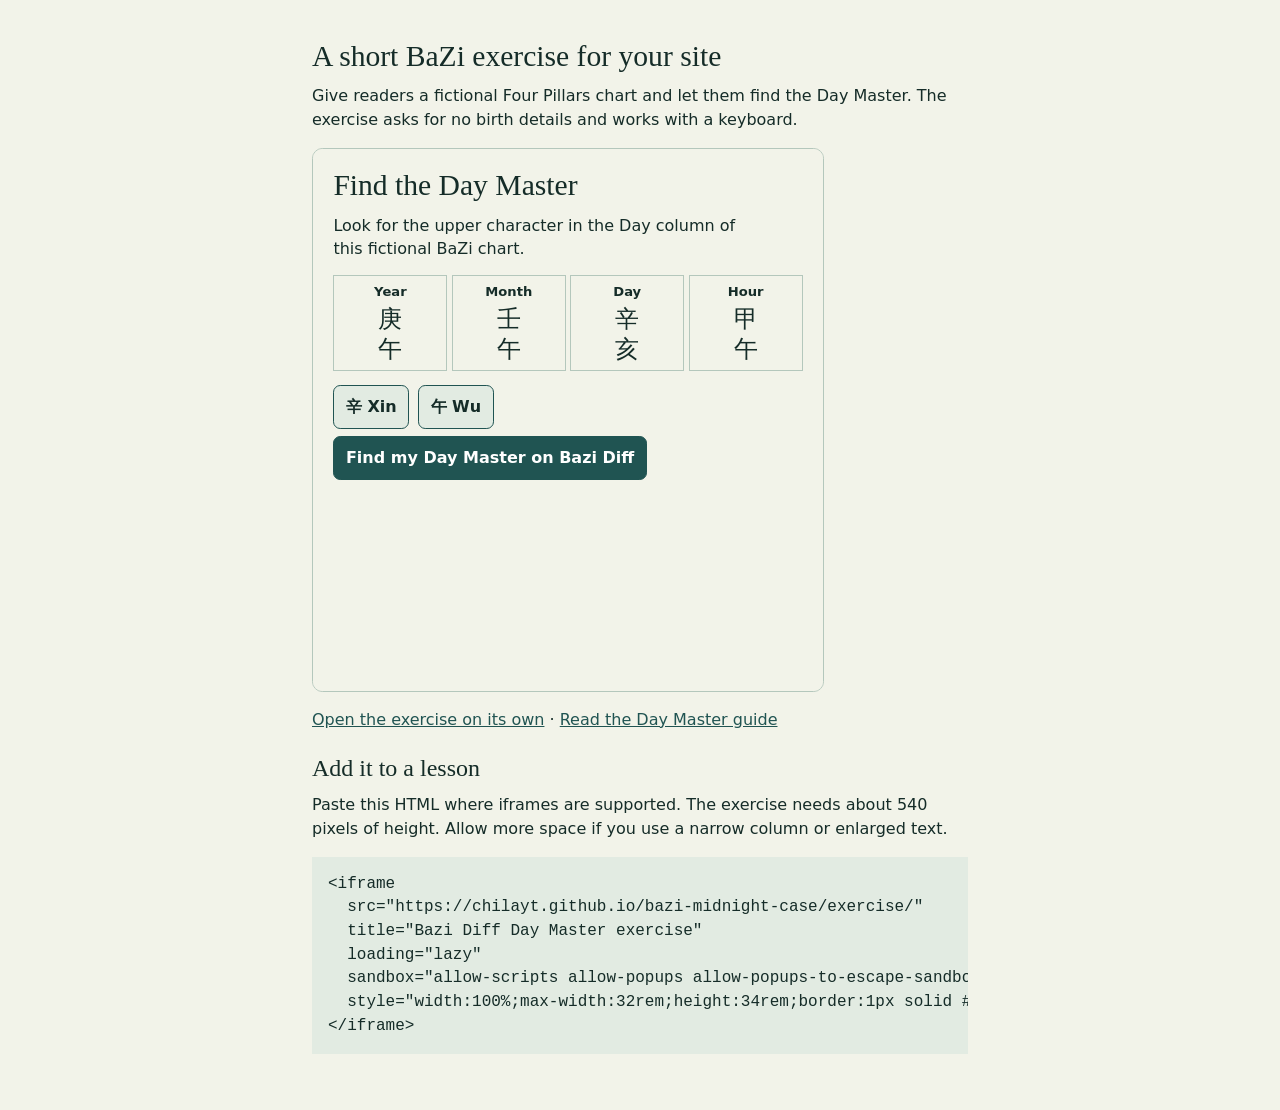
==== docs/index.html @ 9b5b8a0b "Add the public embeddable Day Master exercise" ====
<!doctype html>
<html lang="en">
<head>
  <meta charset="utf-8">
  <meta name="viewport" content="width=device-width, initial-scale=1">
  <title>Embed a BaZi Day Master exercise · Bazi Diff</title>
  <meta name="description" content="Try a short BaZi Day Master exercise and embed it in your lesson or reference page. Uses one fictional Four Pillars chart.">
  <link rel="canonical" href="https://chilayt.github.io/bazi-midnight-case/">
  <link rel="stylesheet" href="style.css">
</head>
<body>
  <main class="publisher">
    <h1>A short BaZi exercise for your site</h1>
    <p>Give readers a fictional Four Pillars chart and let them find the Day Master. The exercise asks for no birth details and works with a keyboard.</p>
    <iframe src="exercise/" title="Bazi Diff Day Master exercise" loading="lazy" sandbox="allow-scripts allow-popups allow-popups-to-escape-sandbox"></iframe>
    <p><a href="exercise/">Open the exercise on its own</a> · <a href="https://bazi-diff.pages.dev/guides/bazi-day-master/">Read the Day Master guide</a></p>
    <h2>Add it to a lesson</h2>
    <p>Paste this HTML where iframes are supported. The exercise needs about 540 pixels of height. Allow more space if you use a narrow column or enlarged text.</p>
    <pre tabindex="0" aria-label="HTML embed code"><code>&lt;iframe
  src="https://chilayt.github.io/bazi-midnight-case/exercise/"
  title="Bazi Diff Day Master exercise"
  loading="lazy"
  sandbox="allow-scripts allow-popups allow-popups-to-escape-sandbox"
  style="width:100%;max-width:32rem;height:34rem;border:1px solid #b4c7bc"&gt;
&lt;/iframe&gt;</code></pre>
  </main>
</body>
</html>
---- docs/style.css ----
* { box-sizing: border-box; }

:root {
  color-scheme: light;
  --ink: #152c28;
  --paper: #f2f3e9;
  --wash: #e2ebe2;
  --line: #b4c7bc;
  --accent: #205452;
  --night: #102722;
  font: 1rem/1.48 system-ui, sans-serif;
}

body {
  margin: 0;
  color: var(--ink);
  background: var(--paper);
}

h1, h2 {
  margin: 0;
  font: 500 1.85rem/1.12 Georgia, serif;
  text-wrap: balance;
}

h2 { font-size: 1.5rem; }
p { margin: .7rem 0; }

.exercise {
  max-inline-size: 32rem;
  margin-inline: auto;
  padding: clamp(.85rem, 4vw, 1.4rem);
}

.intro { max-inline-size: 42ch; }

.pillars {
  display: grid;
  grid-template-columns: repeat(4, minmax(0, 1fr));
  gap: .28rem;
  margin-block: .9rem;
}

.pillars div {
  border: 1px solid var(--line);
  padding: .35rem .1rem;
  text-align: center;
}

.pillars dt { font-size: .82rem; font-weight: 700; overflow-wrap: anywhere; }
.pillars dd {
  display: grid;
  margin: .25rem 0 0;
  font: 1.48rem/1.24 "Noto Serif CJK SC", "Microsoft YaHei", serif;
}

.choices { display: flex; flex-wrap: wrap; gap: .55rem; }
.choices[hidden] { display: none; }
.answer:empty { margin: 0; }

.choices button, .action {
  min-block-size: 44px;
  border: 1px solid var(--accent);
  border-radius: .45rem;
  padding: .55rem .72rem;
  color: var(--ink);
  background: var(--wash);
  font: inherit;
  font-weight: 650;
}

.choices button { cursor: pointer; }
.choices button:hover { background: #cddfd2; }
.choices button[aria-pressed="true"], .action { color: white; background: var(--accent); }
.action {
  display: inline-block;
  margin-block-start: .45rem;
  text-decoration: none;
  overflow-wrap: anywhere;
}
.action:hover { background: var(--night); }

:where(a, button):focus-visible {
  outline: 3px solid var(--accent);
  outline-offset: 3px;
}

.publisher {
  max-inline-size: 46rem;
  margin-inline: auto;
  padding: clamp(1rem, 5vw, 2.5rem);
}

.publisher h2 { margin-block-start: 1.5rem; }
.publisher a { color: var(--accent); }
.publisher iframe {
  display: block;
  inline-size: 100%;
  max-inline-size: 32rem;
  block-size: 34rem;
  margin-block: 1rem;
  border: 1px solid var(--line);
  border-radius: .65rem;
}

.publisher pre {
  max-inline-size: 100%;
  padding: 1rem;
  background: var(--wash);
  overflow-x: auto;
}
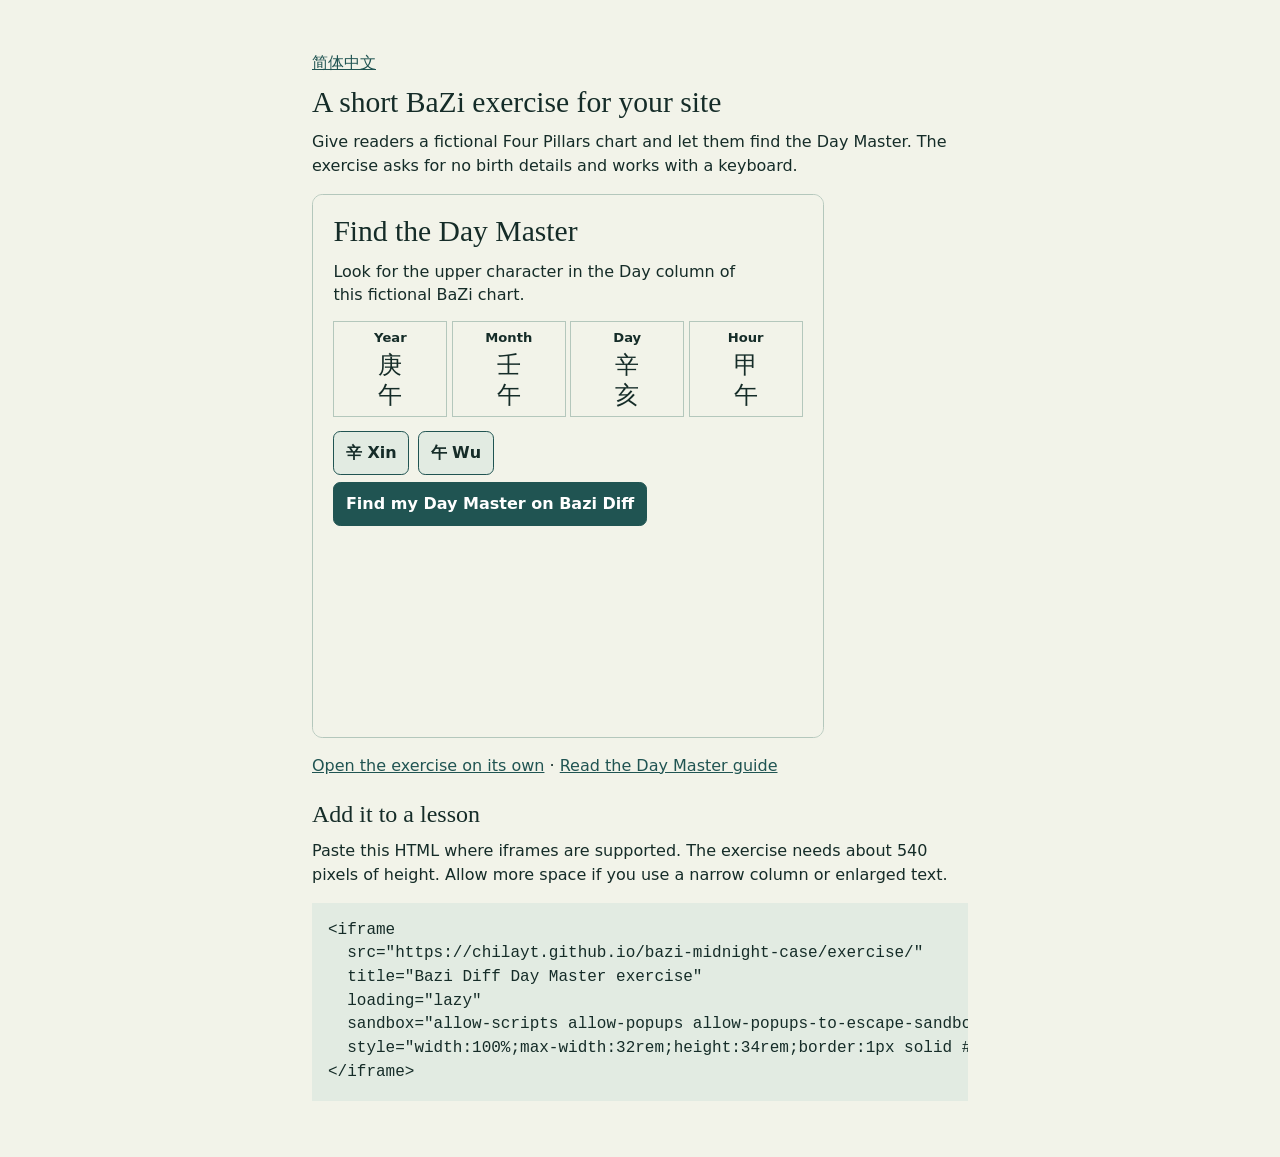
==== commit 070dabdc: "Publish a Simplified Chinese Day Master exercise" ====
--- a/docs/index.html
+++ b/docs/index.html
@@ -6,10 +6,13 @@
   <title>Embed a BaZi Day Master exercise · Bazi Diff</title>
   <meta name="description" content="Try a short BaZi Day Master exercise and embed it in your lesson or reference page. Uses one fictional Four Pillars chart.">
   <link rel="canonical" href="https://chilayt.github.io/bazi-midnight-case/">
+  <link rel="alternate" hreflang="en" href="https://chilayt.github.io/bazi-midnight-case/">
+  <link rel="alternate" hreflang="zh-Hans" href="https://chilayt.github.io/bazi-midnight-case/zh-hans/">
   <link rel="stylesheet" href="style.css">
 </head>
 <body>
   <main class="publisher">
+    <p><a href="zh-hans/" lang="zh-Hans" hreflang="zh-Hans">简体中文</a></p>
     <h1>A short BaZi exercise for your site</h1>
     <p>Give readers a fictional Four Pillars chart and let them find the Day Master. The exercise asks for no birth details and works with a keyboard.</p>
     <iframe src="exercise/" title="Bazi Diff Day Master exercise" loading="lazy" sandbox="allow-scripts allow-popups allow-popups-to-escape-sandbox"></iframe>
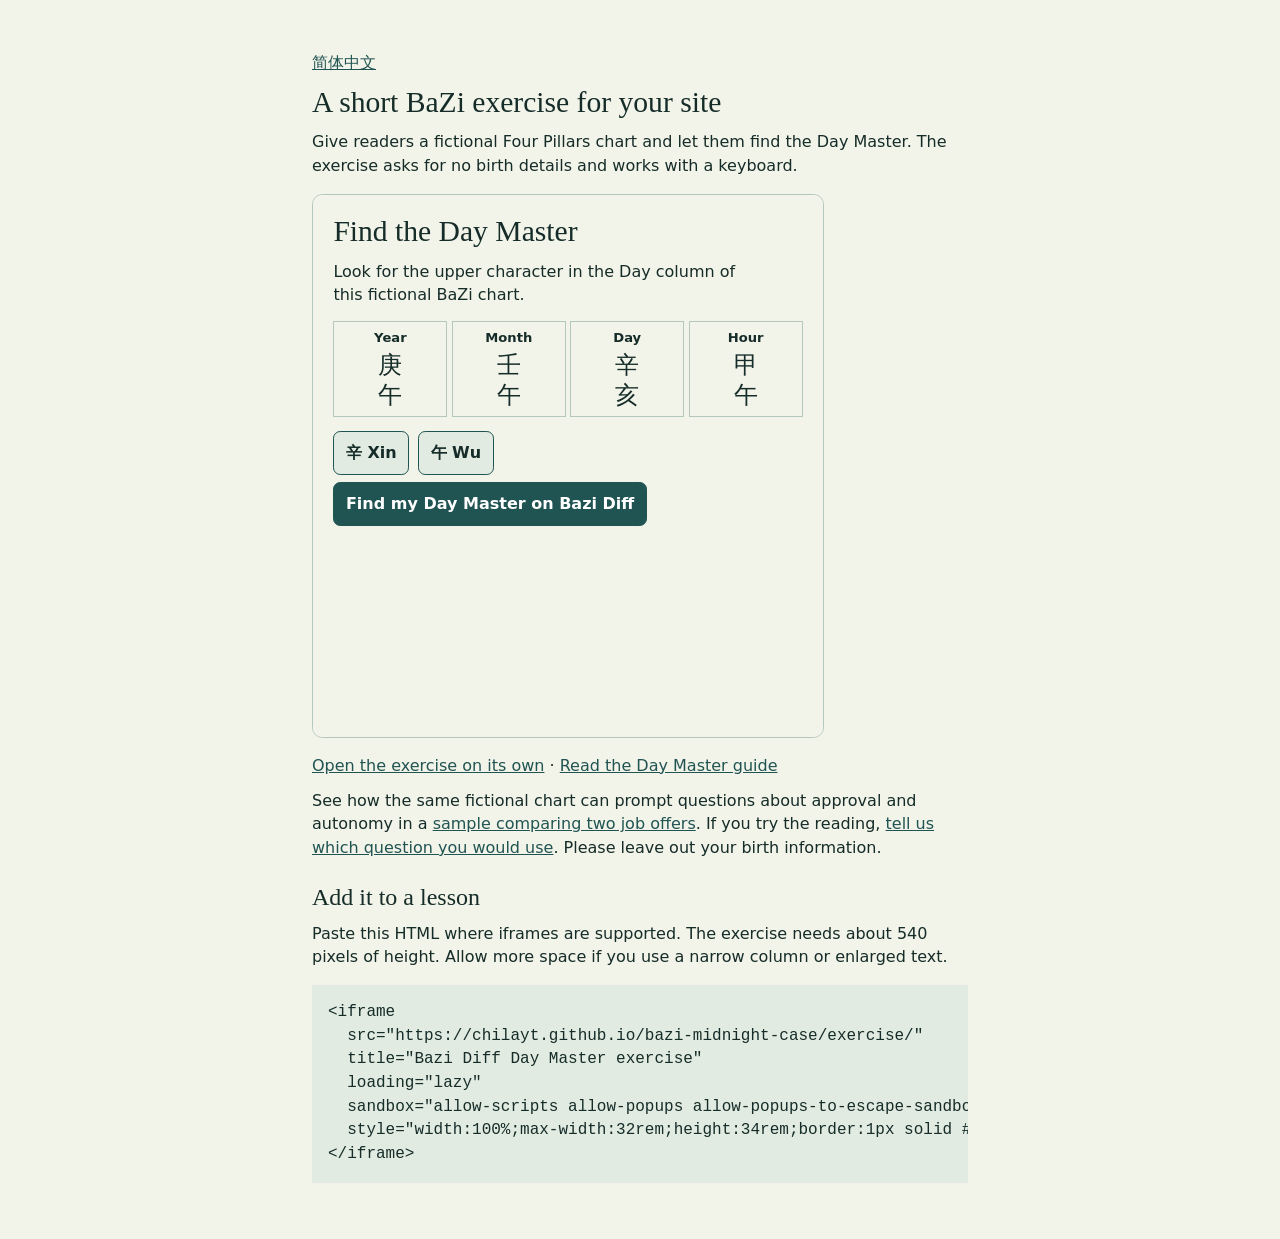
==== commit b27f79e3: "Connect Day Master exercise to career sample and trial" ====
--- a/docs/index.html
+++ b/docs/index.html
@@ -17,6 +17,7 @@
     <p>Give readers a fictional Four Pillars chart and let them find the Day Master. The exercise asks for no birth details and works with a keyboard.</p>
     <iframe src="exercise/" title="Bazi Diff Day Master exercise" loading="lazy" sandbox="allow-scripts allow-popups allow-popups-to-escape-sandbox"></iframe>
     <p><a href="exercise/">Open the exercise on its own</a> · <a href="https://bazi-diff.pages.dev/guides/bazi-day-master/">Read the Day Master guide</a></p>
+    <p>See how the same fictional chart can prompt questions about approval and autonomy in a <a href="https://bazi-diff.pages.dev/sample-report/career/?utm_source=partner_embed&amp;utm_medium=referral&amp;utm_campaign=day_master_to_career">sample comparing two job offers</a>. If you try the reading, <a href="https://github.com/chilayt/bazi-midnight-case/issues/2">tell us which question you would use</a>. Please leave out your birth information.</p>
     <h2>Add it to a lesson</h2>
     <p>Paste this HTML where iframes are supported. The exercise needs about 540 pixels of height. Allow more space if you use a narrow column or enlarged text.</p>
     <pre tabindex="0" aria-label="HTML embed code"><code>&lt;iframe
